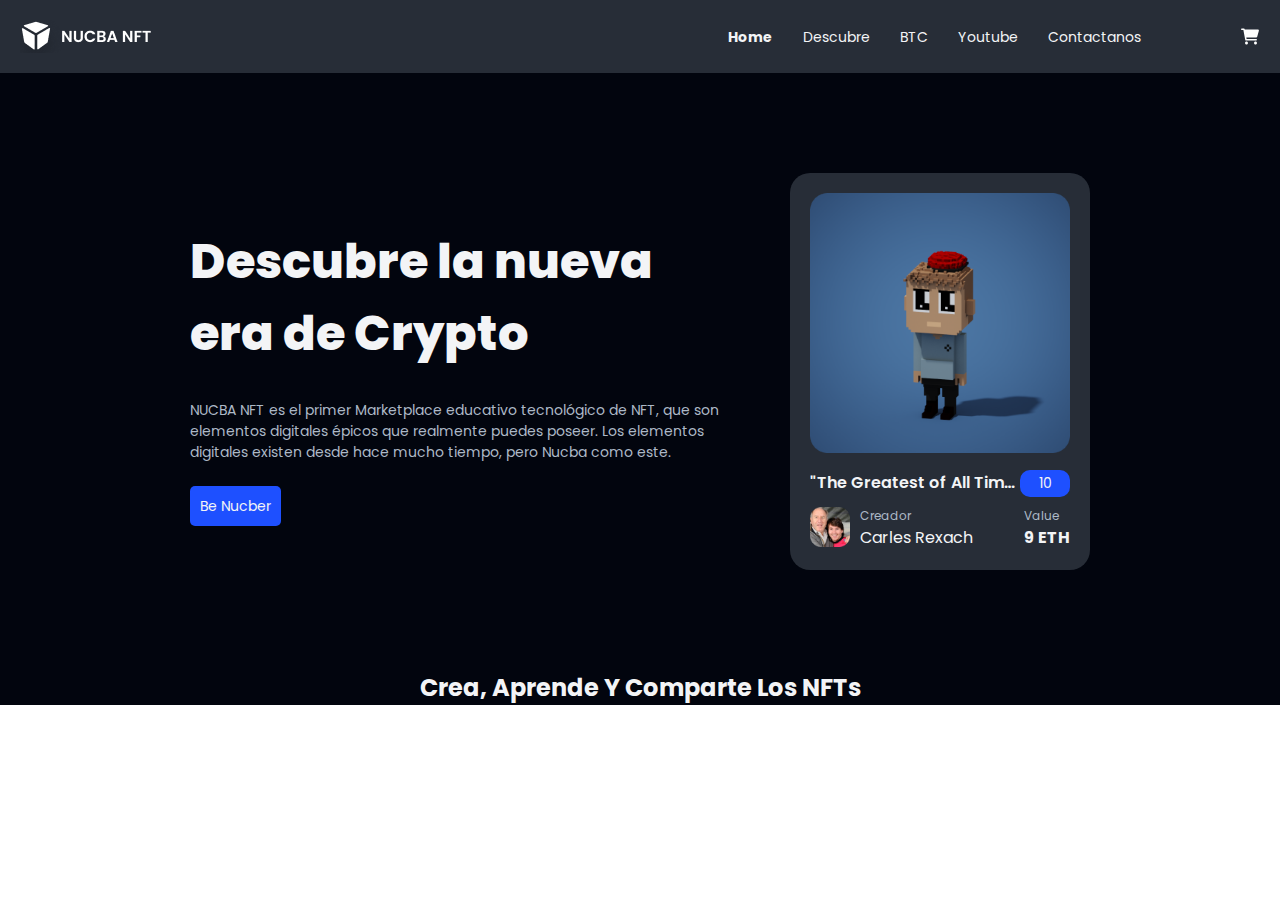
==== web/clase_08_09/index.html @ 56bee1bc "agregué clase 07" ====
<!DOCTYPE html>
<html lang="es">
  <head>
    <meta charset="UTF-8" />
    <meta name="viewport" content="width=device-width, initial-scale=1.0" />
    <title>Nuestra Landing</title>
    <link rel="stylesheet" type="text/css" href="./assets/styles.css" />
  </head>
  <body>
    <header>
      <img src="./assets/img/logo.png" alt="Nucba NFT" />
      <nav>
        <ul class="nav-list">
          <li>
            <a href="#"><b>Home</b></a>
          </li>
          <li><a href="#">Descubre</a></li>
          <li><a href="#">BTC</a></li>
          <li><a href="#">Youtube</a></li>
          <li><a href="#">Contactanos</a></li>
        </ul>
        <img src="./assets/img/cart-icon.svg" alt="Carrito de compras" />
      </nav>
    </header>
    <main>
      <section class="hero-section">
        <div class="hero-info">
          <h1>Descubre la nueva era de Crypto</h1>
          <p class="hero-info-paragraph">
            NUCBA NFT es el primer Marketplace educativo tecnológico de NFT, que
            son elementos digitales épicos que realmente puedes poseer. Los
            elementos digitales existen desde hace mucho tiempo, pero Nucba como
            este.
          </p>
          <a class="hero-link" href="#">Be Nucber</a>
        </div>
        <div class="hero-card">
          <img src="./assets/img/hero/hero-card.png" />
          <div class="hero-card-title">
            <h3>"The Greatest of All Time"</h3>
            <span>10</span>
          </div>
          <div class="hero-card-creator">
            <div class="hero-card-creator-info">
              <img src="./assets/img/hero/creator.png" alt="" />
              <div>
                <p class="hero-card-info-small">Creador</p>
                <p>Carles Rexach</p>
              </div>
            </div>
            <div>
              <p class="hero-card-info-small">Value</p>
              <p><b>9 ETH</b></p>
            </div>
          </div>
        </div>
      </section>
      <section class="info-section">
        <h2>Crea, Aprende Y Comparte Los NFTs</h2>
      </section>
    </main>
  </body>
</html>
---- web/clase_08_09/assets/styles.css ----
@import url("https://fonts.googleapis.com/css2?family=Poppins:wght@300;400;500;600;700;800&display=swap");

:root {
  /* bg colors */
  --background: #02050e;
  --primary: #1e50ff;
  --secondary: #272d37;
  --btn-bg: #050d26;
  --bg-azul-10: #e9eeff;
  --bg-white: #fff;
  --bg-electric: #f0fbff;
  --nav-bg: #0f1525;

  /* Text colors */
  --text-gray: #adb9c7;
  --text-white: #f3f4f6;

  /* Decoration */
  --fire: #ff6d00;
  --electric: #64d3ff;
}

* {
  margin: 0;
  padding: 0;
  box-sizing: border-box;
  text-decoration: none;
  list-style-type: none;
  font-family: "Poppins", sans-serif;
  color: var(--text-white);
}

header {
  background-color: var(--secondary);
  display: flex;
  justify-content: space-between;
  padding: 20px;
  align-items: center;
}

nav {
  display: flex;
  gap: 100px;
}

.nav-list {
  display: flex;
  gap: 30px;
  color: var(--text-white);
}

a {
  color: var(--text-white);
  font-size: 14px;
}

main {
  background-color: var(--background);
  display: flex;
  flex-direction: column;
  align-items: center;
}

h1 {
  color: var(--text-white);
  font-size: 48px;
  font-weight: 800;
  margin-bottom: 30px;
}

.hero-info-paragraph {
  color: var(--text-gray);
  font-size: 14px;
  margin-bottom: 30px;
}

.hero-link {
  background-color: var(--primary);
  border-radius: 5px;
  padding: 10px;
}

.hero-card {
  width: 300px;
  flex-shrink: 0;
  background-color: var(--secondary);
  border-radius: 20px;
  padding: 20px;
}

.hero-card img {
  width: 100%;
}

.hero-card-title {
  display: flex;
  justify-content: space-between;
  margin-top: 10px;
}

.hero-card-title h3 {
  font-weight: 600;
  font-size: 16px;
  white-space: nowrap;
  overflow: hidden;
  text-overflow: ellipsis;
}

.hero-card-title span {
  background-color: var(--primary);
  text-align: center;
  width: 50px;
  padding: 3px 0px;
  font-size: 14px;
  border-radius: 10px;
}

.hero-card-creator {
  display: flex;
  margin-top: 10px;
  justify-content: space-between;
}

.hero-card-creator img {
  width: 40px;
  height: 40px;
}

.hero-card-creator-info {
  display: flex;
  gap: 10px;
}

.hero-card-info-small {
  color: var(--text-gray);
  font-size: 12px;
  font-weight: 300px;
}

.hero-section {
  display: flex;
  gap: 50px;
  max-width: 900px;
  align-items: center;
}

section {
  margin-top: 100px;
}
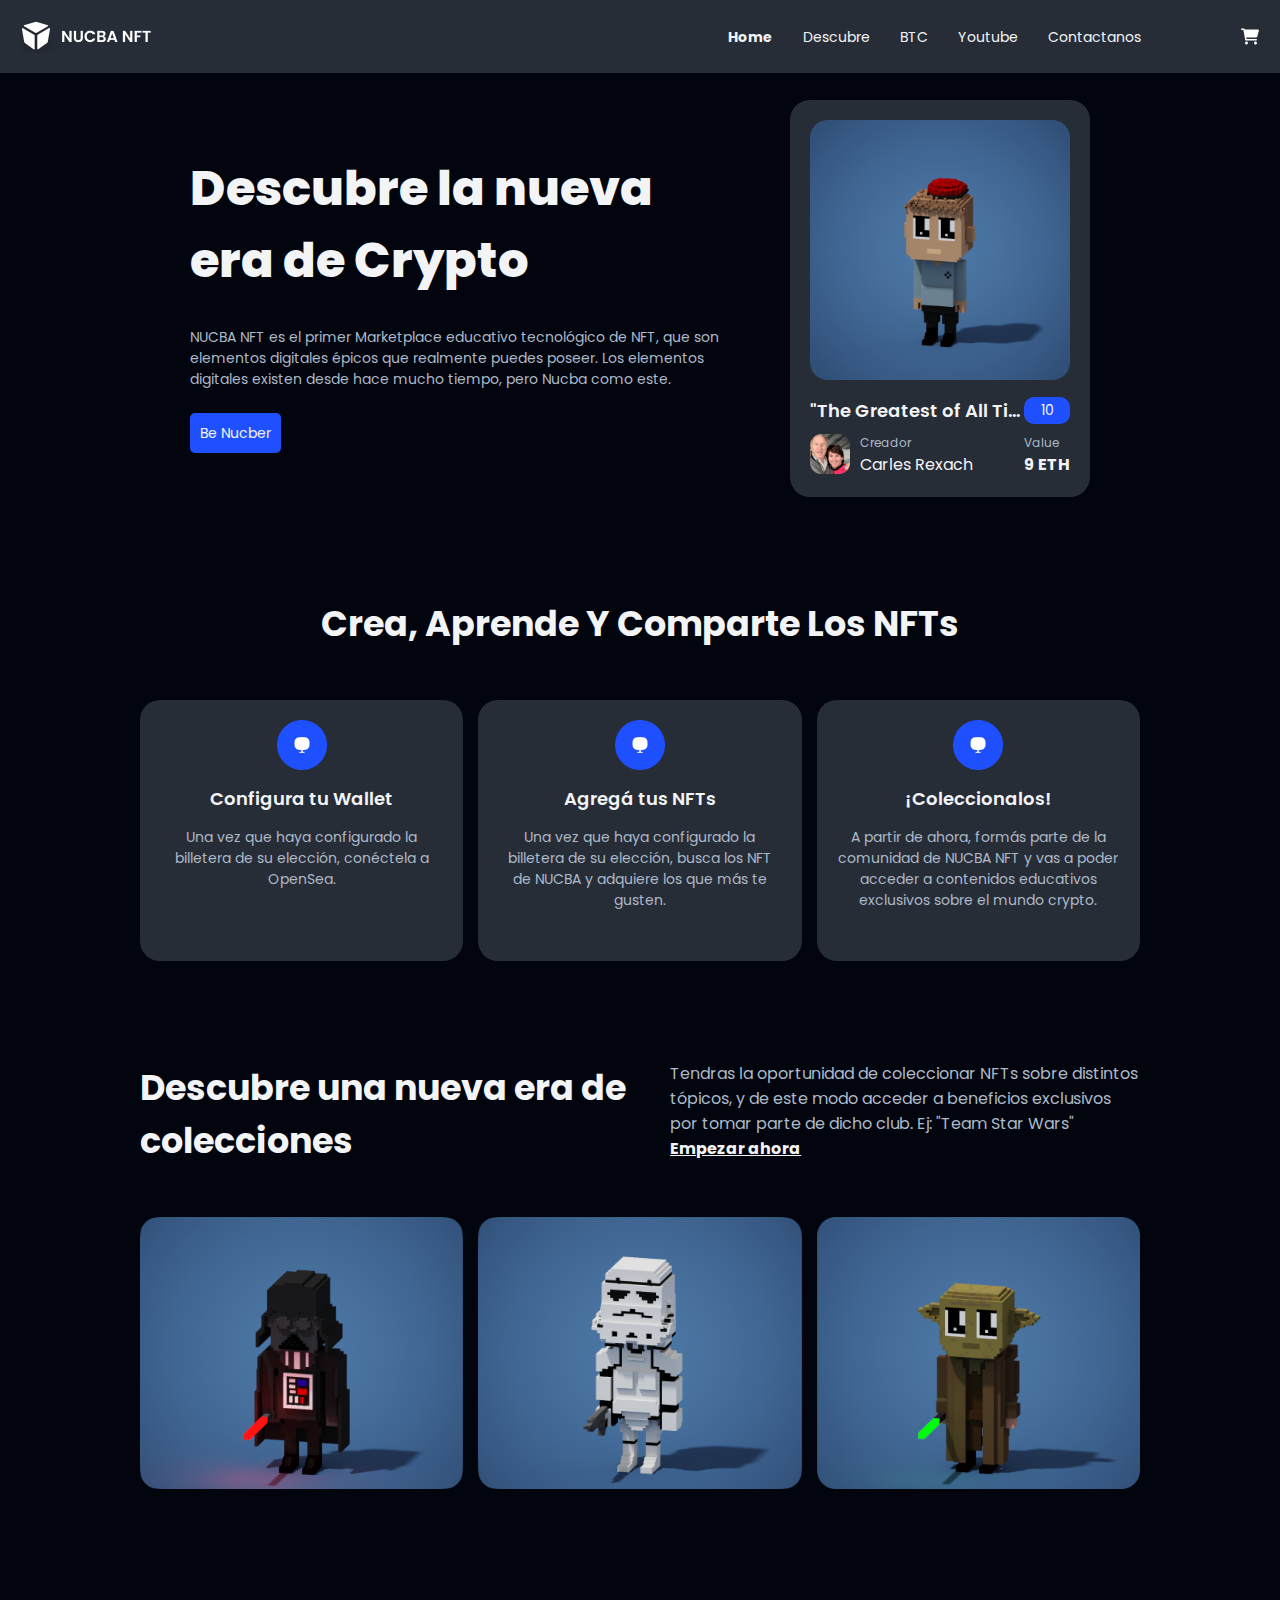
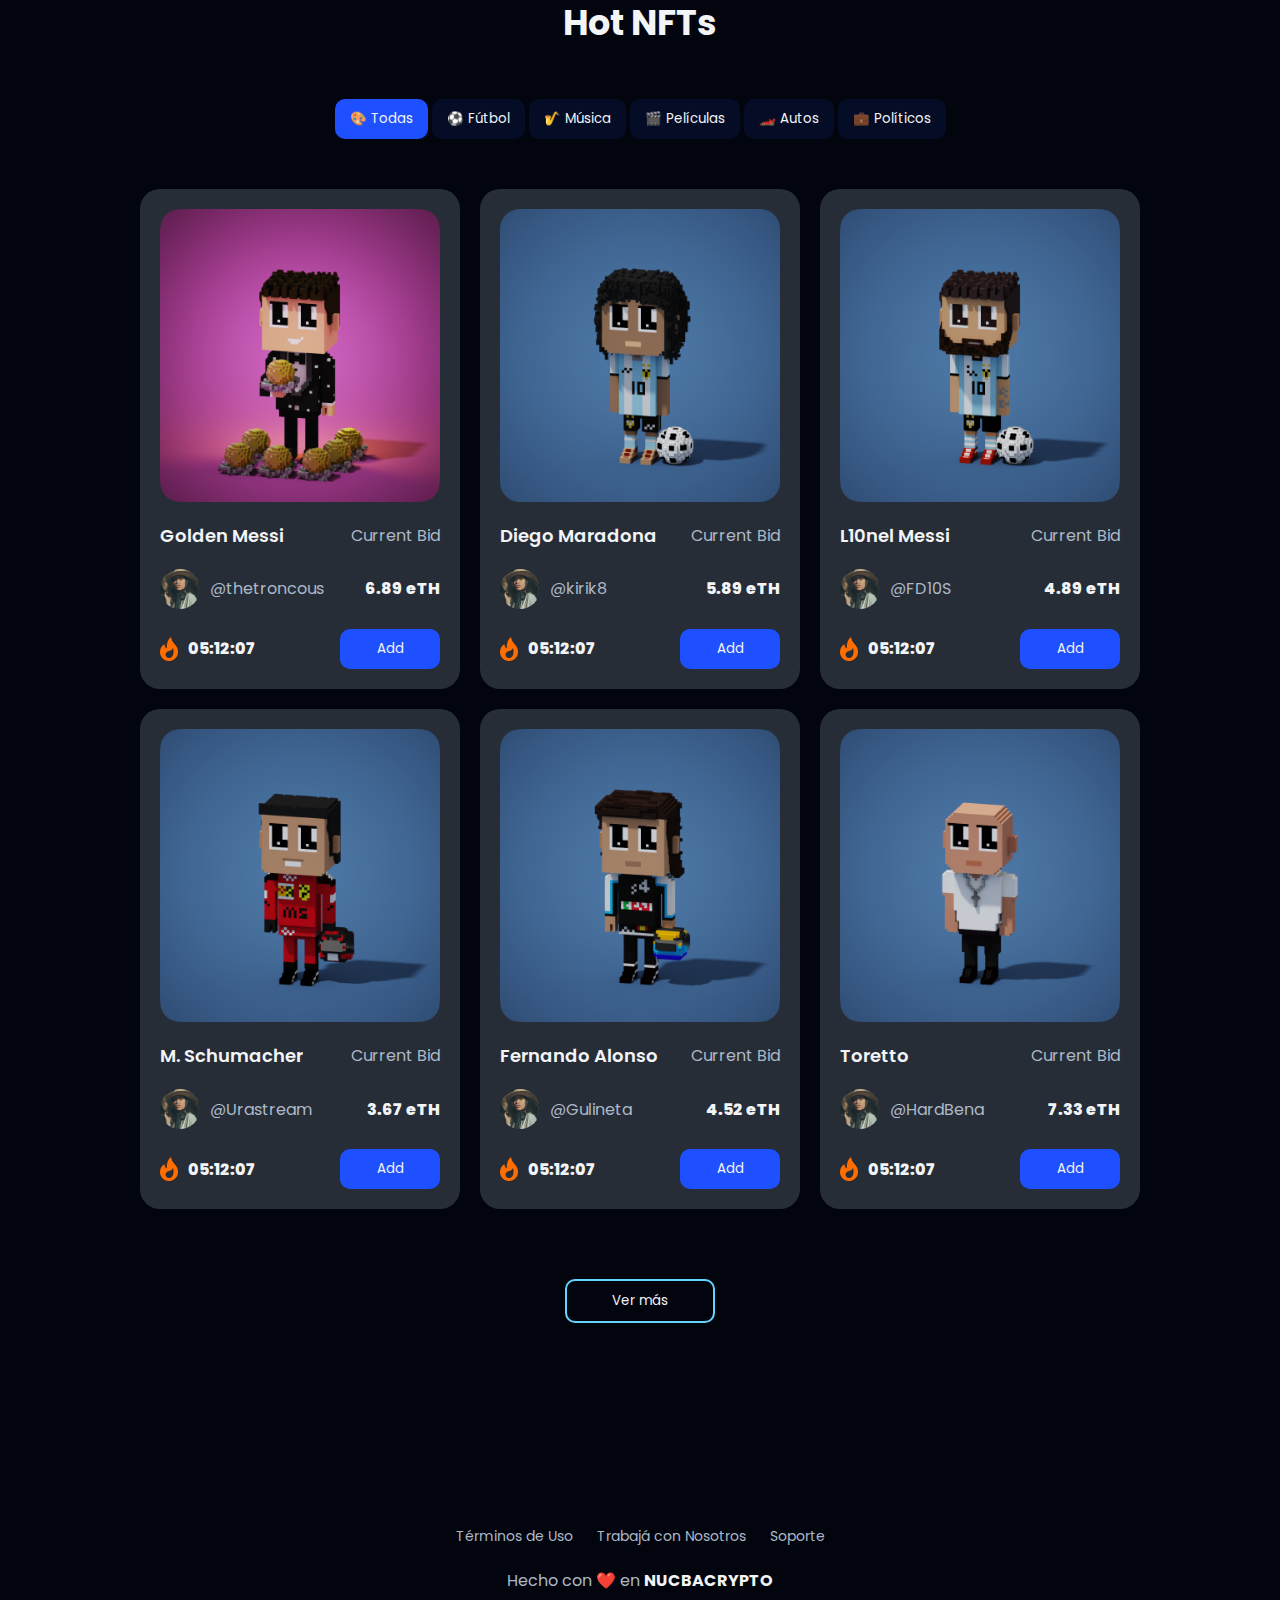
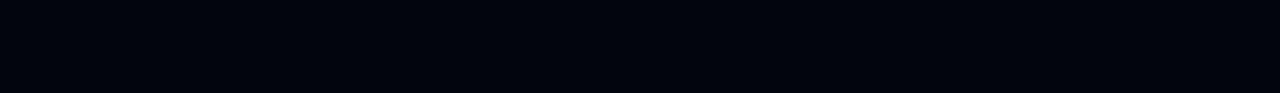
==== commit 9200ceec: "Agregué clase 09" ====
--- a/web/clase_08_09/index.html
+++ b/web/clase_08_09/index.html
@@ -57,7 +57,218 @@
       </section>
       <section class="info-section">
         <h2>Crea, Aprende Y Comparte Los NFTs</h2>
-      </section>
+        <div class="info-cards-container">
+          <div class="info-card">
+            <img src="./assets/img/info/info-icon.png" alt="" />
+            <h3>Configura tu Wallet</h3>
+            <p>
+              Una vez que haya configurado la billetera de su elección,
+              conéctela a OpenSea.
+            </p>
+          </div>
+          <div class="info-card">
+            <img src="./assets/img/info/info-icon.png" alt="" />
+            <h3>Agregá tus NFTs</h3>
+            <p>
+              Una vez que haya configurado la billetera de su elección, busca
+              los NFT de NUCBA y adquiere los que más te gusten.
+            </p>
+          </div>
+          <div class="info-card">
+            <img src="./assets/img/info/info-icon.png" alt="" />
+            <h3>¡Coleccionalos!</h3>
+            <p>
+              A partir de ahora, formás parte de la comunidad de NUCBA NFT y vas
+              a poder acceder a contenidos educativos exclusivos sobre el mundo
+              crypto.
+            </p>
+          </div>
+        </div>
+      </section>
+      <section class="discover-section">
+        <div class="discover-info">
+          <h2>Descubre una nueva era de colecciones</h2>
+          <div class="discover-info-description">
+            <p>
+              Tendras la oportunidad de coleccionar NFTs sobre distintos
+              tópicos, y de este modo acceder a beneficios exclusivos por tomar
+              parte de dicho club. Ej: "Team Star Wars"
+            </p>
+            <a href="#">Empezar ahora</a>
+          </div>
+        </div>
+        <div class="discover-img-container">
+          <div class="img-container">
+            <img
+              src="./assets/img/discover/darth-vader.png"
+              alt="Darth Vader"
+            />
+          </div>
+          <div class="img-container">
+            <img src="./assets/img/discover/trooper.png" alt="Trooper" />
+          </div>
+          <div class="img-container">
+            <img src="./assets/img/discover/yoda.png" alt="Yoda" />
+          </div>
+        </div>
+      </section>
+      <section class="products-section">
+        <h2>Hot NFTs</h2>
+        <div class="products-selector">
+          <button class="selected">🎨 Todas</button>
+          <button>⚽ Fútbol</button>
+          <button>🎷 Música</button>
+          <button>🎬 Películas</button>
+          <button>🏎️ Autos</button>
+          <button>💼 Políticos</button>
+        </div>
+        <div class="products-container">
+          <div class="product">
+            <img src="./assets/img/products/daovinci.png" alt="Golden Messi" />
+            <div class="product-info-line">
+              <h3>Golden Messi</h3>
+              <p>Current Bid</p>
+            </div>
+            <div class="product-info-line">
+              <div>
+                <img src="./assets/img/user.png" alt="" />
+                <p>@thetroncous</p>
+              </div>
+              <span>6.89 eTH</span>
+            </div>
+            <div class="product-info-line">
+              <div>
+                <img src="./assets/img/fire.png" alt="" />
+                <span>05:12:07 </span>
+              </div>
+              <button>Add</button>
+            </div>
+          </div>
+          <div class="product">
+            <img src="./assets/img/products/fangster.png" alt="El Diego" />
+            <div class="product-info-line">
+              <h3>Diego Maradona</h3>
+              <p>Current Bid</p>
+            </div>
+            <div class="product-info-line">
+              <div>
+                <img src="./assets/img/user.png" alt="" />
+                <p>@kirik8</p>
+              </div>
+              <span>5.89 eTH</span>
+            </div>
+            <div class="product-info-line">
+              <div>
+                <img src="./assets/img/fire.png" alt="" />
+                <span>05:12:07 </span>
+              </div>
+              <button>Add</button>
+            </div>
+          </div>
+          <div class="product">
+            <img src="./assets/img/products/sherbet.png" alt="Lionel Messi" />
+            <div class="product-info-line">
+              <h3>L10nel Messi</h3>
+              <p>Current Bid</p>
+            </div>
+            <div class="product-info-line">
+              <div>
+                <img src="./assets/img/user.png" alt="" />
+                <p>@FD10S</p>
+              </div>
+              <span>4.89 eTH</span>
+            </div>
+            <div class="product-info-line">
+              <div>
+                <img src="./assets/img/fire.png" alt="" />
+                <span>05:12:07 </span>
+              </div>
+              <button>Add</button>
+            </div>
+          </div>
+          <div class="product">
+            <img
+              src="./assets/img/products/cutemonkey.png"
+              alt="Michael schumacher"
+            />
+            <div class="product-info-line">
+              <h3>M. Schumacher</h3>
+              <p>Current Bid</p>
+            </div>
+            <div class="product-info-line">
+              <div>
+                <img src="./assets/img/user.png" alt="" />
+                <p>@Urastream</p>
+              </div>
+              <span>3.67 eTH</span>
+            </div>
+            <div class="product-info-line">
+              <div>
+                <img src="./assets/img/fire.png" alt="" />
+                <span>05:12:07 </span>
+              </div>
+              <button>Add</button>
+            </div>
+          </div>
+          <div class="product">
+            <img
+              src="./assets/img/products/cuteshiba.png"
+              alt="Fernando Alonso"
+            />
+            <div class="product-info-line">
+              <h3>Fernando Alonso</h3>
+              <p>Current Bid</p>
+            </div>
+            <div class="product-info-line">
+              <div>
+                <img src="./assets/img/user.png" alt="" />
+                <p>@Gulineta</p>
+              </div>
+              <span>4.52 eTH</span>
+            </div>
+            <div class="product-info-line">
+              <div>
+                <img src="./assets/img/fire.png" alt="" />
+                <span>05:12:07 </span>
+              </div>
+              <button>Add</button>
+            </div>
+          </div>
+          <div class="product">
+            <img
+              src="./assets/img/products/toretto.png"
+              alt="Dominic Toretto"
+            />
+            <div class="product-info-line">
+              <h3>Toretto</h3>
+              <p>Current Bid</p>
+            </div>
+            <div class="product-info-line">
+              <div>
+                <img src="./assets/img/user.png" alt="" />
+                <p>@HardBena</p>
+              </div>
+              <span>7.33 eTH</span>
+            </div>
+            <div class="product-info-line">
+              <div>
+                <img src="./assets/img/fire.png" alt="" />
+                <span>05:12:07 </span>
+              </div>
+              <button>Add</button>
+            </div>
+          </div>
+          <button class="view-more-btn">Ver más</button>
+        </div>
+      </section>
+      <footer>
+        <div>
+          <a href="#" class="footer-link">Términos de Uso </a>
+          <a href="#" class="footer-link">Trabajá con Nosotros </a>
+          <a href="#" class="footer-link">Soporte</a>
+        </div>
+        <p>Hecho con ❤️ en <b>NUCBACRYPTO</b></p>
+      </footer>
     </main>
   </body>
 </html>
--- a/web/clase_08_09/assets/styles.css
+++ b/web/clase_08_09/assets/styles.css
@@ -36,6 +36,10 @@
   justify-content: space-between;
   padding: 20px;
   align-items: center;
+  position: fixed;
+  top: 0;
+  left: 0;
+  width: 100%;
 }
 
 nav {
@@ -68,7 +72,8 @@
   margin-bottom: 30px;
 }
 
-.hero-info-paragraph {
+.hero-info-paragraph,
+.info-card p {
   color: var(--text-gray);
   font-size: 14px;
   margin-bottom: 30px;
@@ -98,9 +103,9 @@
   margin-top: 10px;
 }
 
-.hero-card-title h3 {
+h3 {
   font-weight: 600;
-  font-size: 16px;
+  font-size: 18px;
   white-space: nowrap;
   overflow: hidden;
   text-overflow: ellipsis;
@@ -147,3 +152,184 @@
 section {
   margin-top: 100px;
 }
+
+.info-card {
+  background-color: var(--secondary);
+  border-radius: 20px;
+  display: flex;
+  flex-direction: column;
+  align-items: center;
+  gap: 15px;
+  padding: 20px;
+  /* flex-grow: 1;
+  flex-shrink: 1;
+  flex-basis: 0; */
+  flex: 1 1 0;
+}
+
+.info-card img {
+  width: 50px;
+}
+
+.info-cards-container {
+  display: flex;
+  gap: 15px;
+  max-width: 1000px;
+  justify-content: space-between;
+}
+
+.info-section {
+  display: flex;
+  flex-direction: column;
+  align-items: center;
+  gap: 50px;
+}
+
+.info-card p {
+  text-align: center;
+}
+
+.discover-info {
+  display: flex;
+  gap: 20px;
+}
+
+.discover-section {
+  display: flex;
+  flex-direction: column;
+  align-items: center;
+  gap: 50px;
+  max-width: 1000px;
+}
+
+h2 {
+  font-size: 35px;
+}
+
+.discover-info p {
+  color: var(--text-gray);
+}
+
+.discover-info a {
+  text-decoration: underline;
+  font-weight: bold;
+  font-size: 16px;
+}
+
+.discover-info-description {
+  width: 65%;
+}
+
+.discover-img-container {
+  display: flex;
+  gap: 15px;
+}
+
+.img-container {
+  flex: 1 1 0;
+}
+
+.discover-img-container img {
+  width: 100%;
+}
+
+.products-section {
+  max-width: 1000px;
+  display: flex;
+  flex-direction: column;
+  align-items: center;
+}
+
+.products-selector {
+  margin: 50px 0;
+}
+
+.products-selector button {
+  background-color: var(--btn-bg);
+  border: none;
+  padding: 10px 15px;
+  border-radius: 10px;
+  cursor: pointer;
+}
+
+.products-selector .selected {
+  background-color: var(--primary);
+}
+
+/* Sección de producto */
+
+.product {
+  background-color: var(--secondary);
+  padding: 20px;
+  border-radius: 20px;
+  display: flex;
+  flex-direction: column;
+  gap: 20px;
+  width: 320px;
+}
+
+.product-info-line {
+  display: flex;
+  flex-direction: row;
+  justify-content: space-between;
+  align-items: center;
+}
+
+.product-info-line p {
+  color: var(--text-gray);
+}
+
+.product-info-line span {
+  font-weight: 800;
+}
+
+.product-info-line div {
+  display: flex;
+  gap: 10px;
+  align-items: center;
+}
+
+.product-info-line button {
+  background-color: var(--primary);
+  border: none;
+  padding: 10px 15px;
+  border-radius: 10px;
+  width: 100px;
+  cursor: pointer;
+}
+
+.products-container {
+  display: flex;
+  max-width: 1200px;
+  flex-wrap: wrap;
+  gap: 20px;
+  justify-content: center;
+}
+
+.view-more-btn {
+  background-color: transparent;
+  border: 2px solid var(--electric);
+  padding: 10px 15px;
+  border-radius: 10px;
+  width: 150px;
+  cursor: pointer;
+  margin: 50px 0;
+}
+
+.footer-link,
+footer p {
+  color: var(--text-gray);
+}
+
+.footer-link {
+  margin: 0 10px;
+}
+
+footer {
+  display: flex;
+  flex-direction: column;
+  align-items: center;
+  gap: 20px;
+  margin-bottom: 100px;
+  margin-top: 150px;
+}
